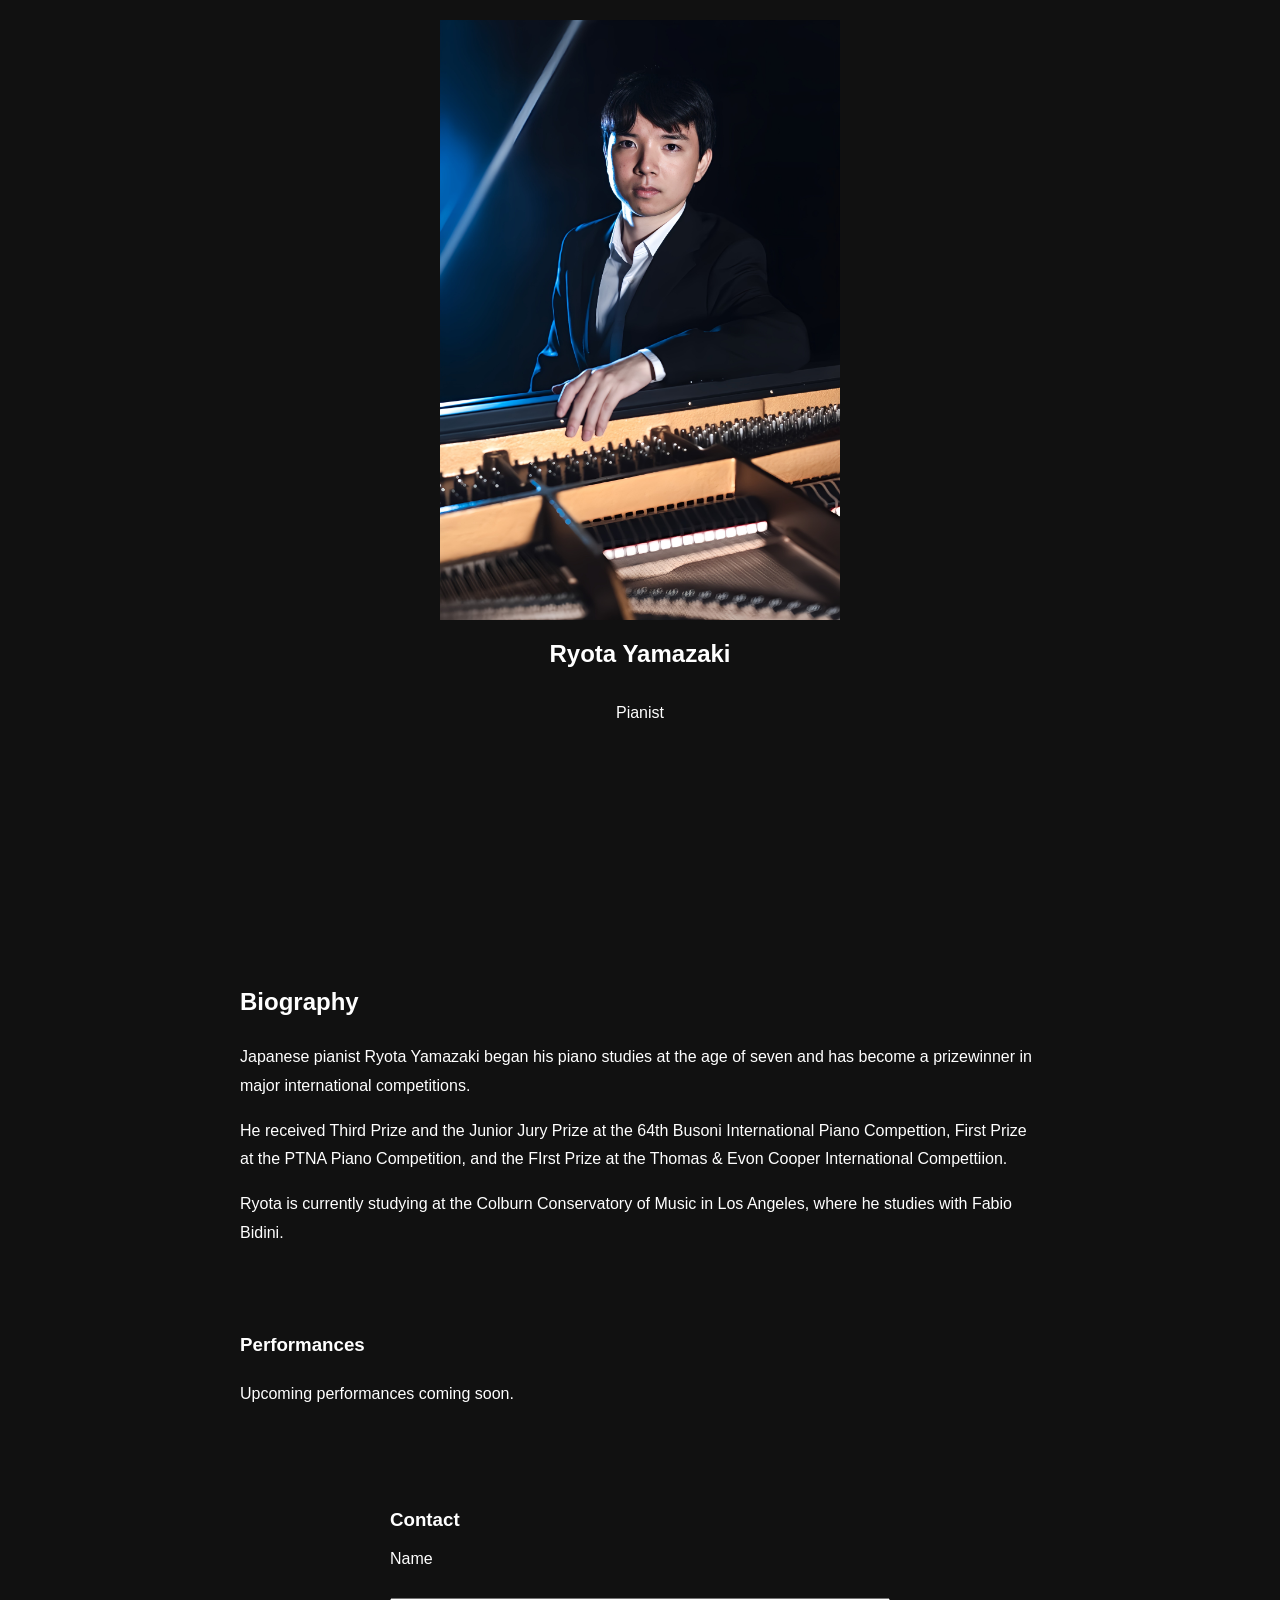
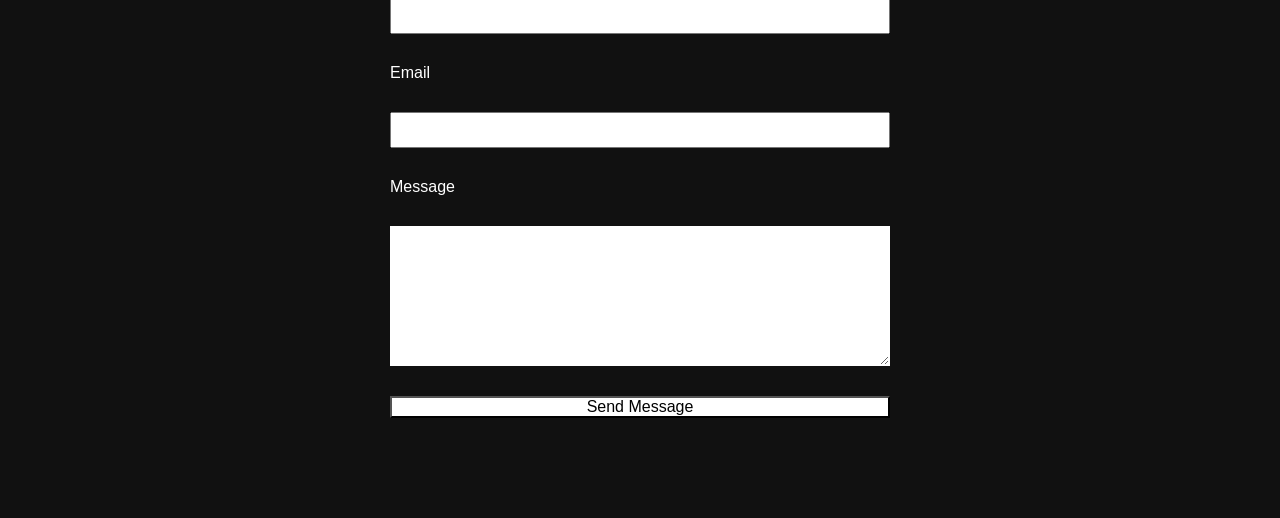
==== index.html @ d029aaa8 "Add portfolio site and piano page" ====
<!DOCTYPE html>
<html lang="en">
<head>
    <meta charset="UTF-8">
    <title>Ryota Yamazaki | Pianist</title>
    <link rel="stylesheet" href="/css/style.css?v=2">


</head>

<body>

    <section class="hero">
    <img src="/images/portrait.jpg"
         alt="RyotaYamazaki"
    <div class="hero-text">
       <h1>Ryota Yamazaki</h1>
       <p>Pianist</p>
   　  </div>
　  </section>


    <section class="biography">
    <h2>Biography</h2>
    <p>
       Japanese pianist Ryota Yamazaki began his piano studies at the age of seven and has become a prizewinner in major international competitions.
    </p>

    <p>
       He received Third Prize and the Junior Jury Prize at the 64th Busoni International Piano Compettion, First Prize at the PTNA Piano Competition, and the FIrst Prize at the Thomas & Evon Cooper International Compettiion. 

    </p>


    <p> 
      Ryota is currently studying at the Colburn Conservatory of Music in Los Angeles, where he studies with Fabio Bidini.
    </p>

   </section>


    <section class="performance">

    <h3>Performances</h3>


    <p>Upcoming performances coming soon.</p>

    </section>


    <section class="contact" style="max-width: 500px; margin: 100px auto; padding: 0 30px;">

     <h3>Contact</h3>
    
    <form style="display: flex; flex-direction: column; gap: 30px;">
    <label for="name">Name</label>
    <input type="text" id="name" name="name">
    
    <label for="email">Email</label>
    <input type="email" id ="email" name="email">

    <label for="message">Message</label>
    <textarea id="message" name="message" rows="6"></textarea>

    <button type="submit">Send Message</button>
    </form>

    </section>


<script>
const form = document.querySelector("form");

form.addEventListener("submit", async function(event) {
    event.preventDefault();
    alert("Java works!");

    const data = {
        name: document.getElementById("name").value,
        email: document.getElementById("email").value,
        message: document.getElementById("message").value
    };

    const response = await fetch("https://ztp6tb4rvhyjmbiscywctqwed40zqjjy.lambda-url.us-east-1.on.aws", {
        method: "POST",
        headers: {
            "Content-Type": "application/json"
        },
        body: JSON.stringify(data)
    });

    const result = await response.json();
    alert("Succeeded!!:" + result.message);
});
</script>


</body>
</html>
---- css/style.css ----
body {
    margin: 0;
    background-color: #111;
    color: white;
    font-family: Arial, sans-serif;
}

.hero {
    min-height: 100vh;;
    display: flex;
    flex-direction: column;
    align-items: center;
}

.hero img {
    width: 400px;
    height: auto;
    display: block;
}

.hero-text {
    position: static;
    text-align: center;
    margin-top: 20px;
}

.hero-text h1 {
    font-size: 80px;
    margin: 0;
}

.hero-text p {
    font-size: 30px;
}

.biography {
    max-width: 800px;
    margin: 80px auto;
    padding: 0 30px;
    line-height: 1.8;
}

.performance {
    max-width: 800px;
    margin: 80px auto;
    padding: 0 30px;
    line-height: 1.8;
}

.contact {
    max-width: 450x;
    margin: 100px auto;
    padding: 0 30px;
    
}

.contact form { 
    display: flex;
    flex-direction: column;
    gap: 30px
}


.contaact input,
.contact textarea {
    width: 100%;
    box-sizing: border-box;
    padding: 0 30px;
    font-size: 30px;
    
    background-color: white;
    color: black;
    border: 1px solid white;
}

.contact input {
    height: 30px;
}


.contact textarea {
    height: 140px;
    resize: vertical;
}


.contact button { 
    width: 50%
    height: 50px;
    padding: 0px;
    font-size: 16px;
    background-color: white;
    color: black;
    cursor: pointer;
}
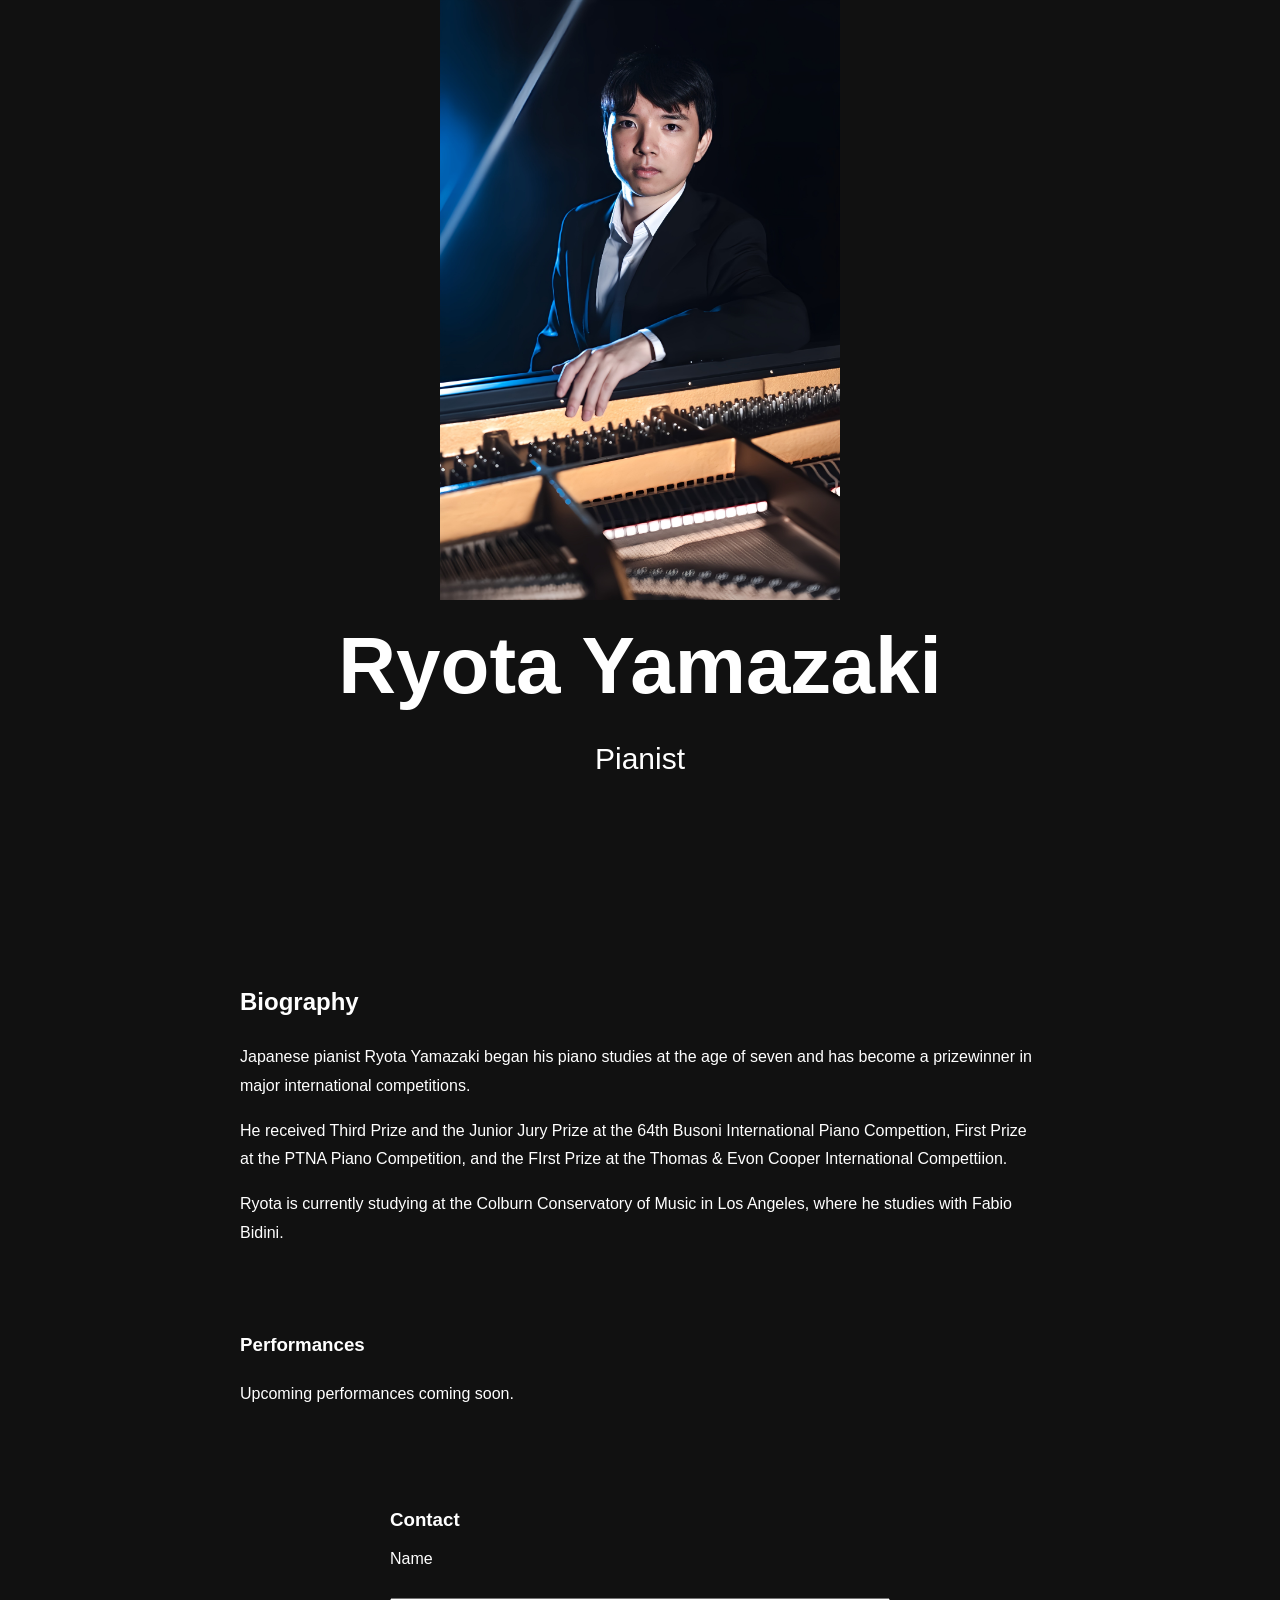
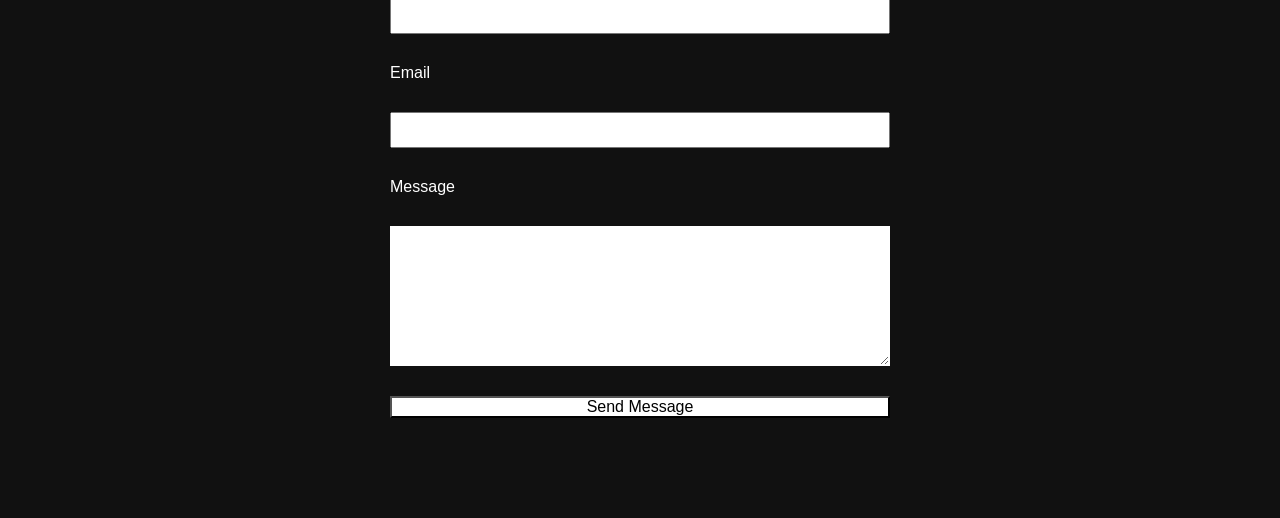
==== commit 5bc74253: "Update portfolio front page" ====
--- a/index.html
+++ b/index.html
@@ -12,7 +12,7 @@
 
     <section class="hero">
     <img src="/images/portrait.jpg"
-         alt="RyotaYamazaki"
+         alt="RyotaYamazaki">
     <div class="hero-text">
        <h1>Ryota Yamazaki</h1>
        <p>Pianist</p>
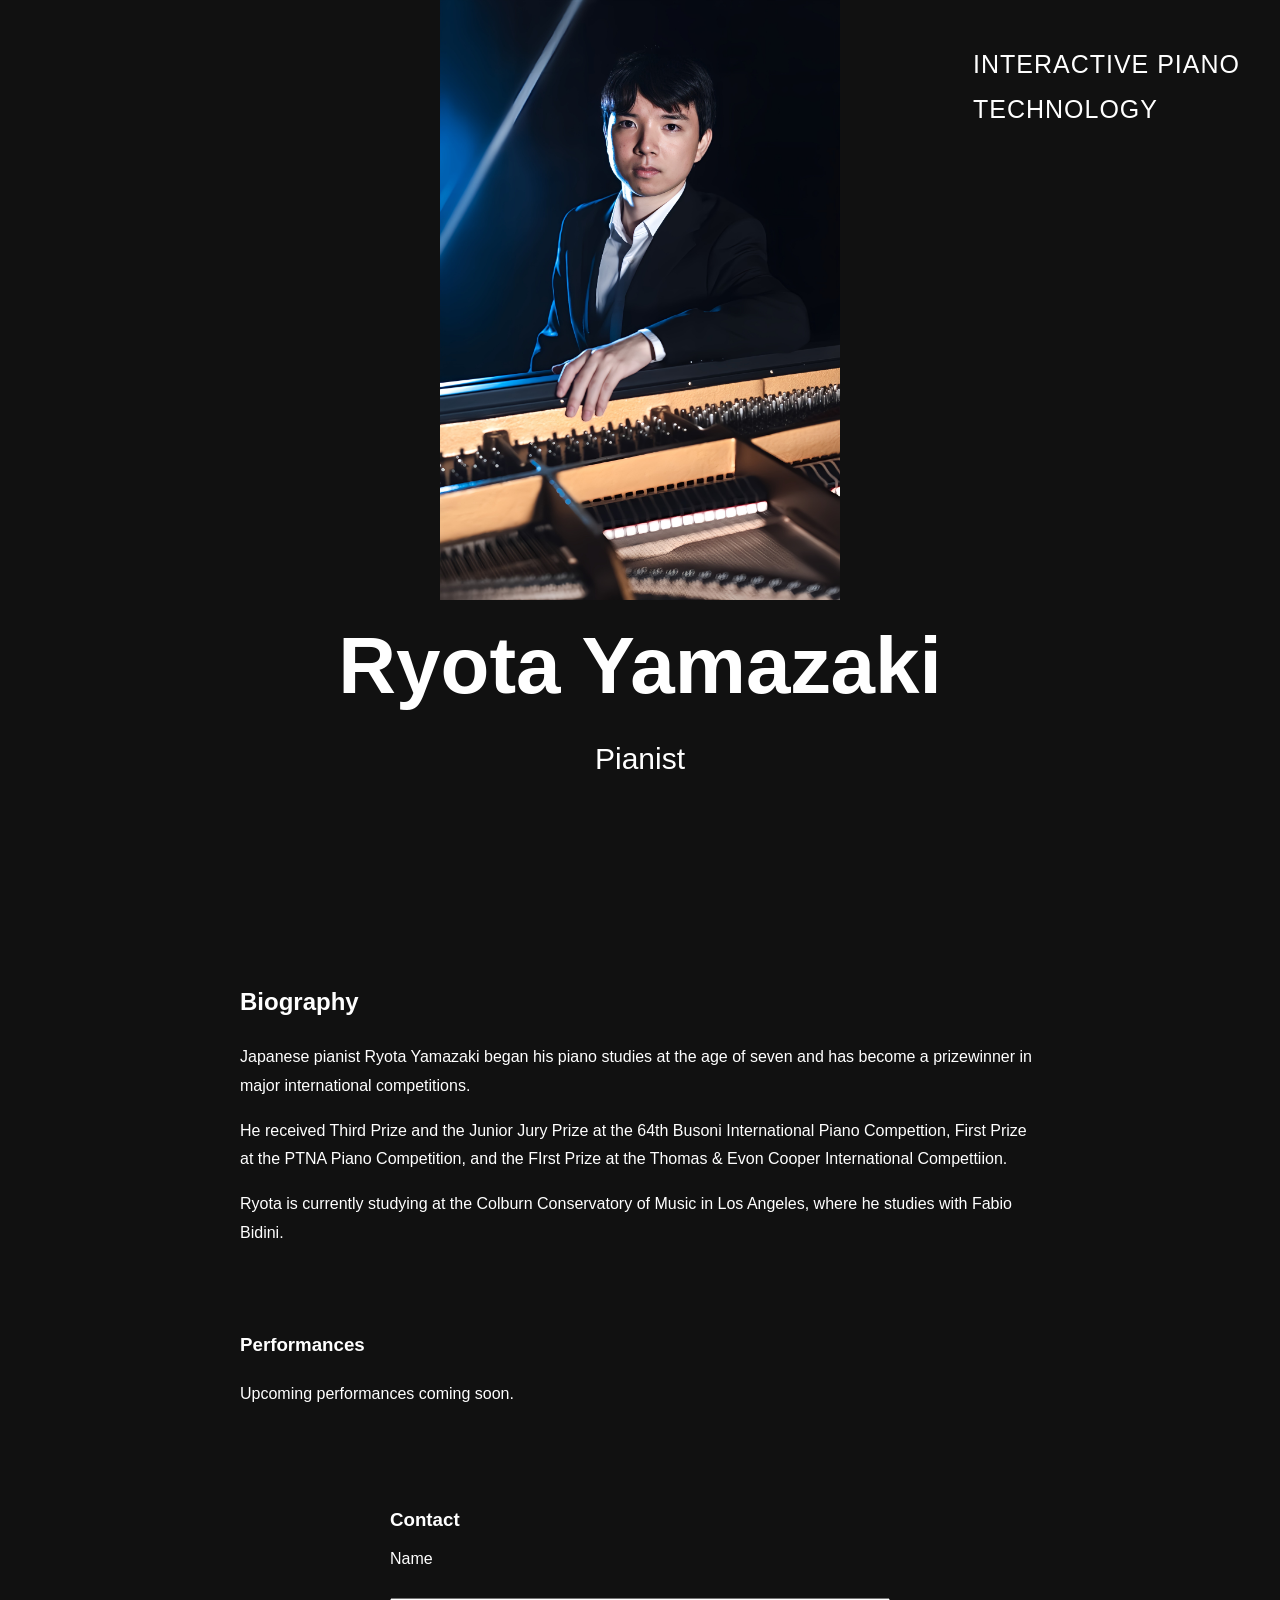
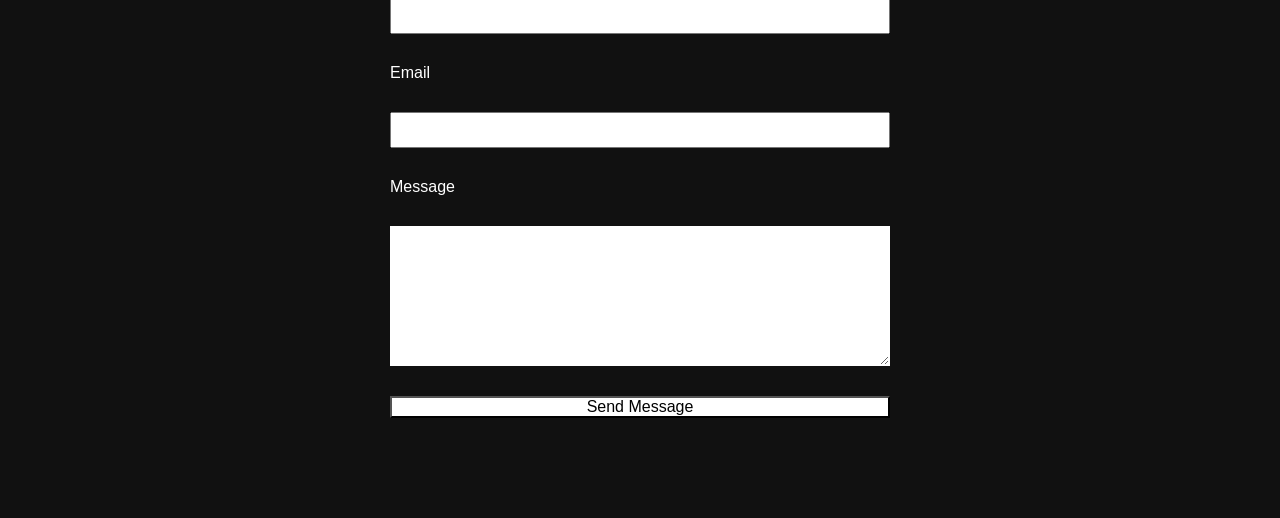
==== commit a66f9564: "September 5th Update" ====
--- a/index.html
+++ b/index.html
@@ -3,12 +3,18 @@
 <head>
     <meta charset="UTF-8">
     <title>Ryota Yamazaki | Pianist</title>
-    <link rel="stylesheet" href="/css/style.css?v=2">
+    <link rel="stylesheet" href="/css/style.css?v=3">
 
 
 </head>
 
 <body>
+
+   <nav class="top-nav">
+    <a href="/piano2.html">Interactive Piano</a>
+    <a href="/technology.html">Technology</a>
+   </nav>
+
 
     <section class="hero">
     <img src="/images/portrait.jpg"
--- a/css/style.css
+++ b/css/style.css
@@ -4,6 +4,32 @@
     color: white;
     font-family: Arial, sans-serif;
 }
+
+
+.top-nav {
+  position: absolute;
+  top: 50px;
+  right: 40px;
+  display: flex;
+  flex-direction: column;
+  gap: 10px;
+  z-index: 10;
+}
+
+.top-nav a {
+  color: white;
+  text-decoration: none;
+  font-size: 25px;
+  letter-spacing: 1px;
+  text-transform: uppercase;
+  padding-bottom: 5px;
+  border-bottom: 1px solid transparent;
+}
+
+.top-nav a:hover {
+  border-bottom: 1px solid white;
+}
+
 
 .hero {
     min-height: 100vh;;
@@ -95,9 +121,200 @@
 }
 
 
-
-
-
-
-
-
+technology-page {
+  max-width: 900px;
+  margin: 0 auto;
+  padding: 80px 30px;
+}
+
+.technology-page section {
+  background: #1b1b1b;
+  padding: 35px;
+  margin-bottom: 35px;
+  border: 1px solid #333;
+  border-radius: 14px;
+}
+
+.technology-page h1 {
+  font-size: 48px;
+  margin-bottom: 50px;
+}
+
+.technology-page h2 {
+  font-size: 30px;
+  margin-bottom: 25px;
+}
+
+.technology-page h3 {
+  font-size: 20px;
+  margin-top: 25px;
+}
+
+.technology-page p {
+  line-height: 1.8;
+}
+
+.aws-grid {
+  display: grid;
+  grid-template-columns: repeat(2, 1fr);
+  gap: 20px;
+  margin-top: 30px;
+}
+
+.tech-card {
+  background: #111;
+  border: 1px solid #333;
+  border-radius: 12px;
+  padding: 25px;
+}
+
+.tech-card h3 {
+  margin-top: 0;
+  font-size: 22px;
+}
+
+.tech-card p {
+  color: #ccc;
+  line-height: 1.7;
+}
+
+.code-button {
+  margin-top: 15px;
+  padding: 10px 18px;
+  background: transparent;
+  color: white;
+  border: 1px solid #666;
+  border-radius: 6px;
+  cursor: pointer;
+}
+
+.code-button:hover {
+  background: white;
+  color: #111;
+}
+
+.architecture-box {
+  margin-top: 25px;
+  padding: 25px;
+  background: #111;
+  border: 1px solid #333;
+  border-radius: 12px;
+}
+
+.architecture-box h3 {
+  margin-top: 0;
+}
+
+@media (max-width: 700px) {
+  .aws-grid {
+    grid-template-columns: 1fr;
+  }
+}
+
+
+.architecture-flow {
+  display: flex;
+  align-items: center;
+  justify-content: center;
+  gap: 12px;
+  flex-wrap: wrap;
+  margin-top: 20px;
+}
+
+.architecture-flow span {
+  padding: 12px 18px;
+  border: 1px solid #444;
+  border-radius: 8px;
+  background: #161616;
+}
+
+
+
+.command-button {
+  padding: 10px 18px;
+  background: transparent;
+  color: white;
+  border: 1px solid #666;
+  border-radius: 6px;
+  cursor: pointer;
+}
+
+.command-button:hover {
+  background: white;
+  color: #111;
+}
+
+.command-modal {
+  display: none;
+  position: fixed;
+  inset: 0;
+
+  background: rgba(0, 0, 0, 0.75);
+
+  align-items: center;
+  justify-content: center;
+
+  z-index: 1000;
+}
+
+.command-modal.show {
+  display: flex;
+}
+
+.command-modal-content {
+  width: 90%;
+  max-width: 700px;
+  max-height: 80vh;
+
+  background: #161616;
+  border: 1px solid #444;
+  border-radius: 12px;
+
+  padding: 30px;
+  position: relative;
+
+  display: flex;
+  flex-direction: column;
+}
+
+.command-modal-content h3 {
+  margin-top: 0;
+  flex-shrink: 0;
+}
+
+.command-modal-content pre {
+  margin: 15px 0 0 0;
+
+  background: #0d0d0d;
+  padding: 20px;
+  border-radius: 8px;
+
+  overflow: auto;
+  max-height: 60vh;
+
+  white-space: pre;
+  text-align: left;
+}
+
+.command-modal-content code {
+  display: block;
+  white-space: pre;
+}
+
+.close-command-modal {
+  position: absolute;
+  top: 10px;
+  right: 10px;
+
+  width: 40px;
+  height: 40px;
+
+  background: transparent;
+  border: none;
+
+  color: white;
+  font-size: 26px;
+
+  cursor: pointer;
+  z-index: 10;
+}
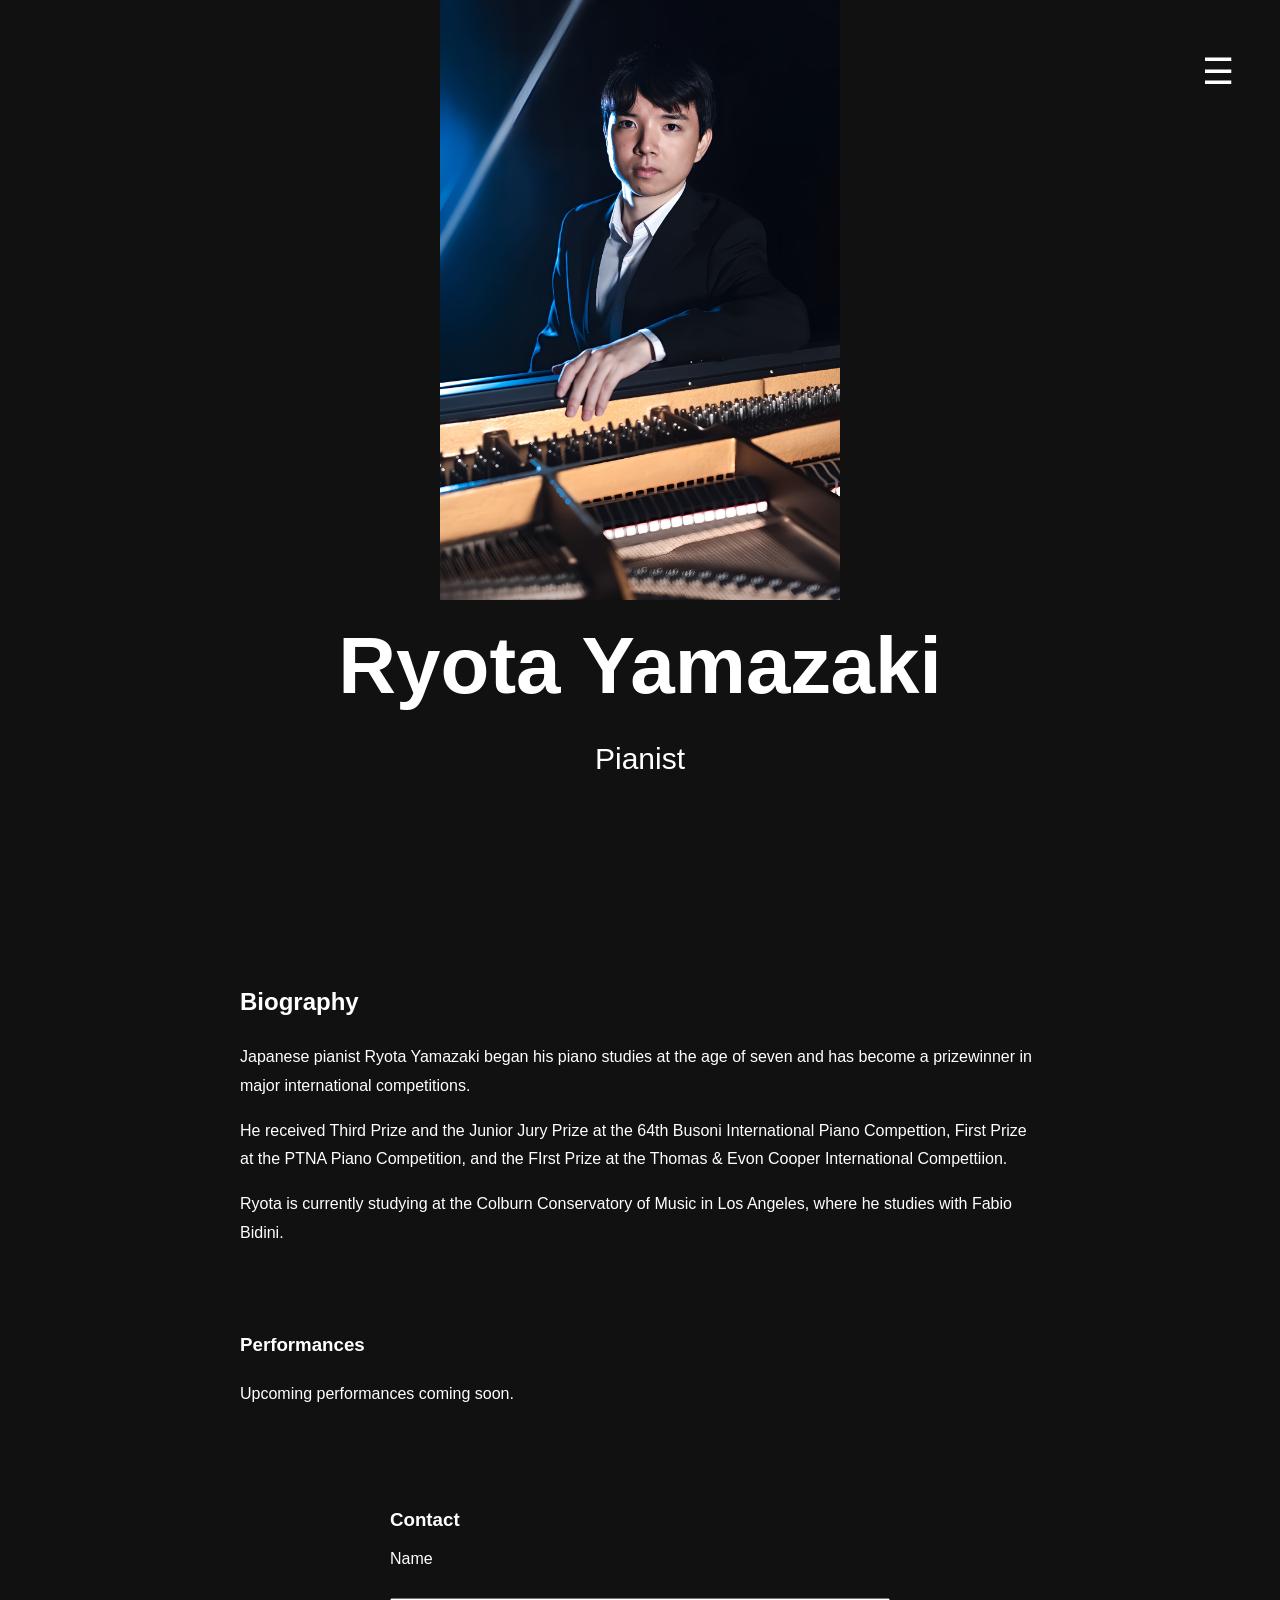
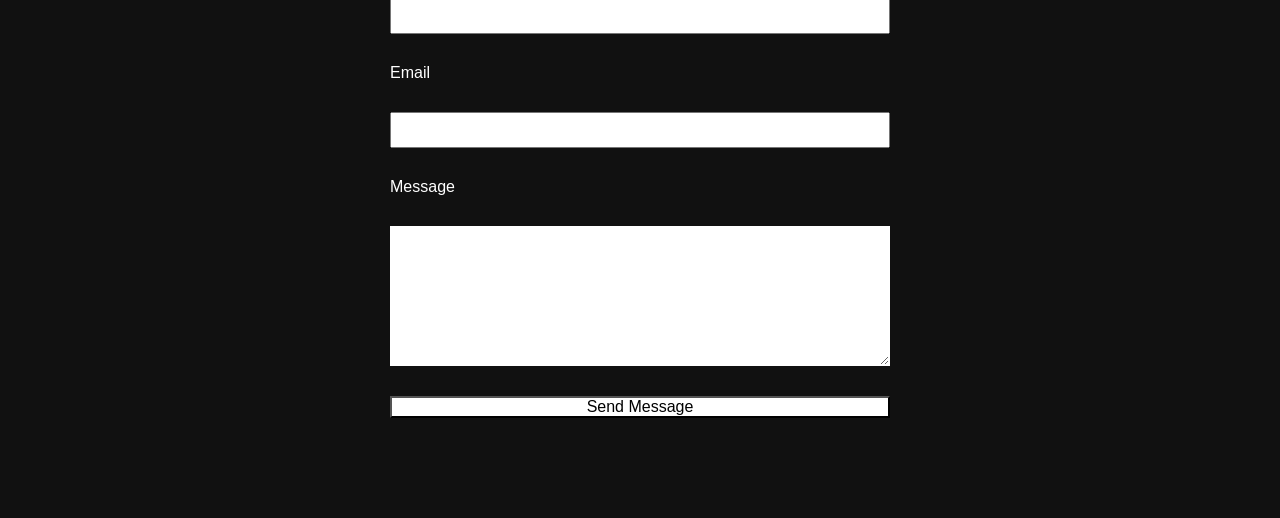
==== commit aa2a180c: "Update journey page and hamburger menu" ====
--- a/index.html
+++ b/index.html
@@ -10,10 +10,17 @@
 
 <body>
 
-   <nav class="top-nav">
-    <a href="/piano2.html">Interactive Piano</a>
-    <a href="/technology.html">Technology</a>
-   </nav>
+<div class="menu-container">
+  <button class="menu-toggle" id="menu-toggle" aria-label="Open menu">
+    ☰
+  </button>
+
+  <nav class="top-nav" id="top-nav">
+    <a href="/journey.html">JOURNEY</a>
+    <a href="/piano2.html">INTERACTIVE PIANO</a>
+    <a href="/technology.html">TECHNOLOGY</a>
+  </nav>
+</div>
 
 
     <section class="hero">
@@ -102,6 +109,18 @@
 </script>
 
 
+<script>
+  const menuToggle = document.getElementById("menu-toggle");
+  const topNav = document.getElementById("top-nav");
+
+  menuToggle.addEventListener("click", () => {
+    topNav.classList.toggle("show");
+  });
+</script>
+
+
+
+
 </body>
 </html>
 
--- a/css/style.css
+++ b/css/style.css
@@ -6,20 +6,37 @@
 }
 
 
-.top-nav {
+.menu-container {
   position: absolute;
   top: 50px;
   right: 40px;
-  display: flex;
+  z-index: 10;
+  text-align: right;
+}
+
+.menu-toggle {
+  background: none;
+  border: none;
+  color: white;
+  font-size: 36px;
+  cursor: pointer;
+}
+
+.top-nav {
+  display: none;
   flex-direction: column;
   gap: 10px;
-  z-index: 10;
+  margin-top: 10px;
+}
+
+.top-nav.show {
+  display: flex;
 }
 
 .top-nav a {
   color: white;
   text-decoration: none;
-  font-size: 25px;
+  font-size: 24px;
   letter-spacing: 1px;
   text-transform: uppercase;
   padding-bottom: 5px;
@@ -29,6 +46,8 @@
 .top-nav a:hover {
   border-bottom: 1px solid white;
 }
+
+
 
 
 .hero {
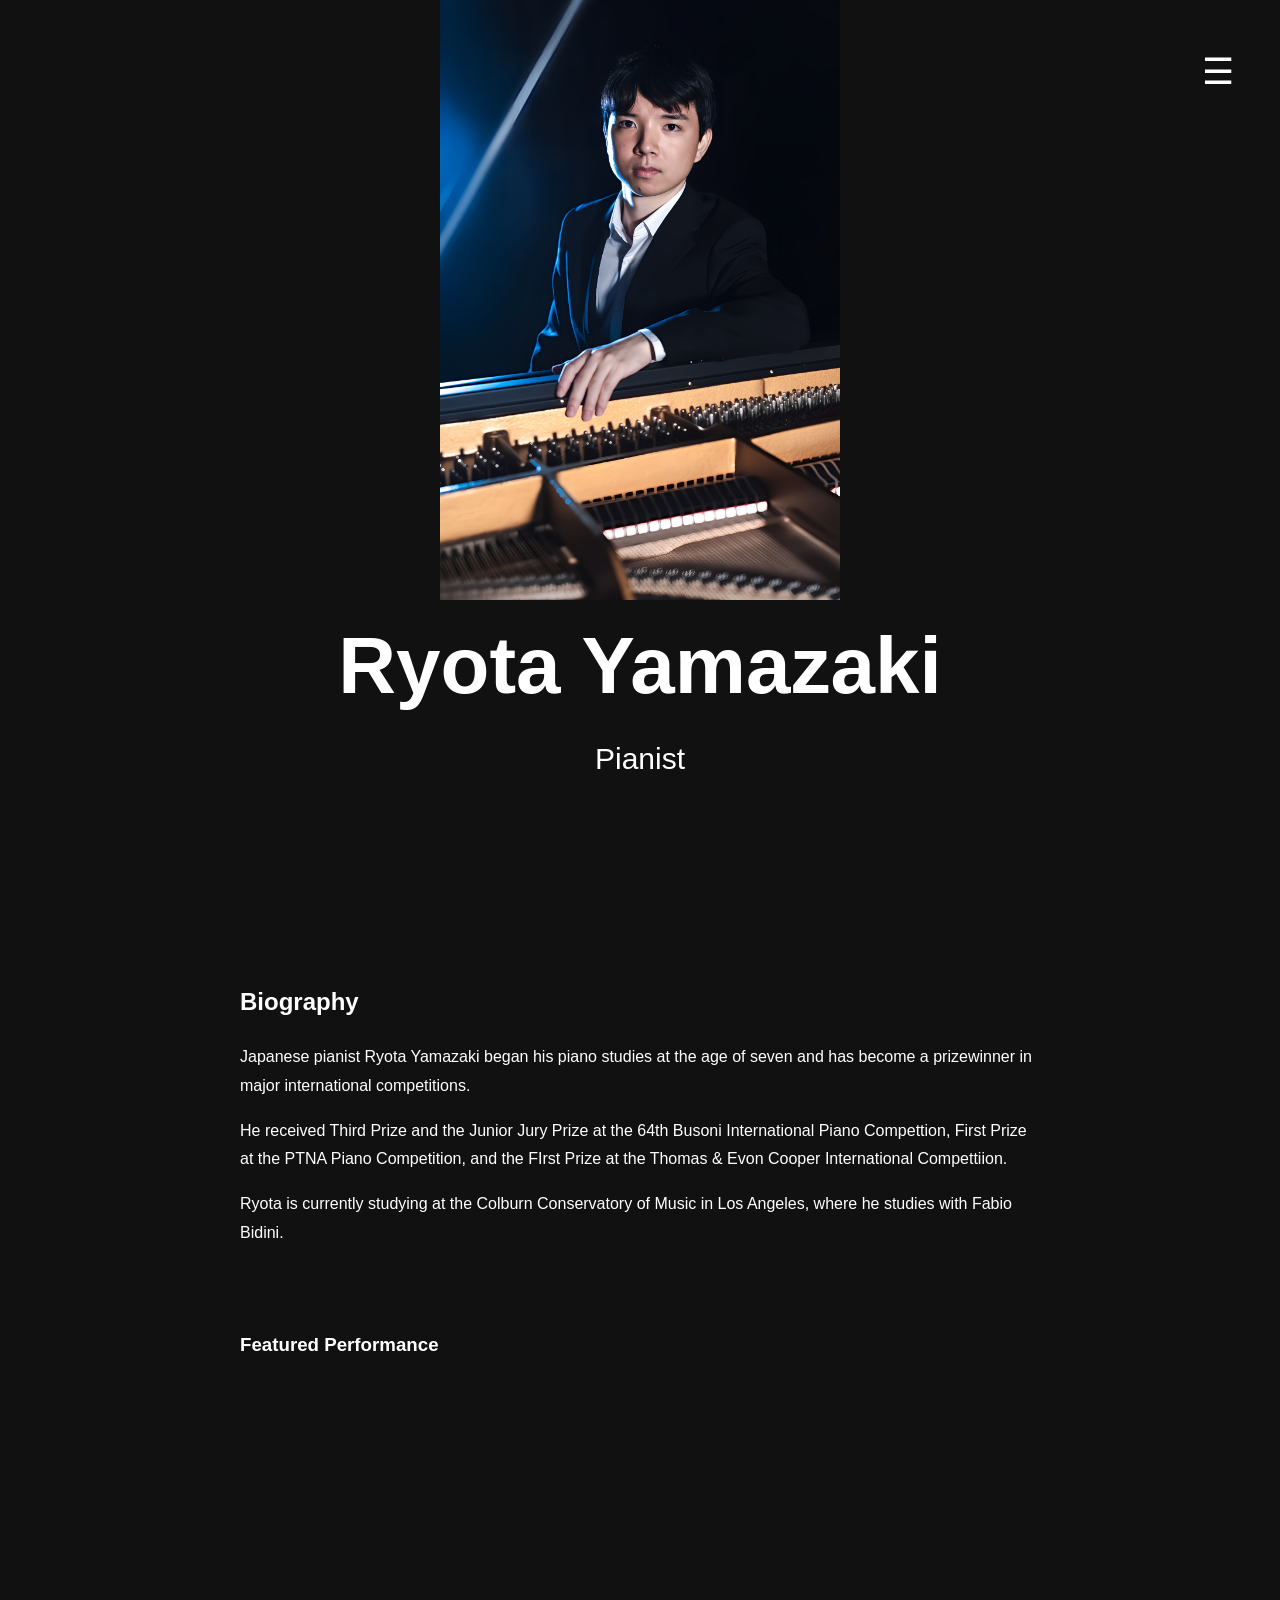
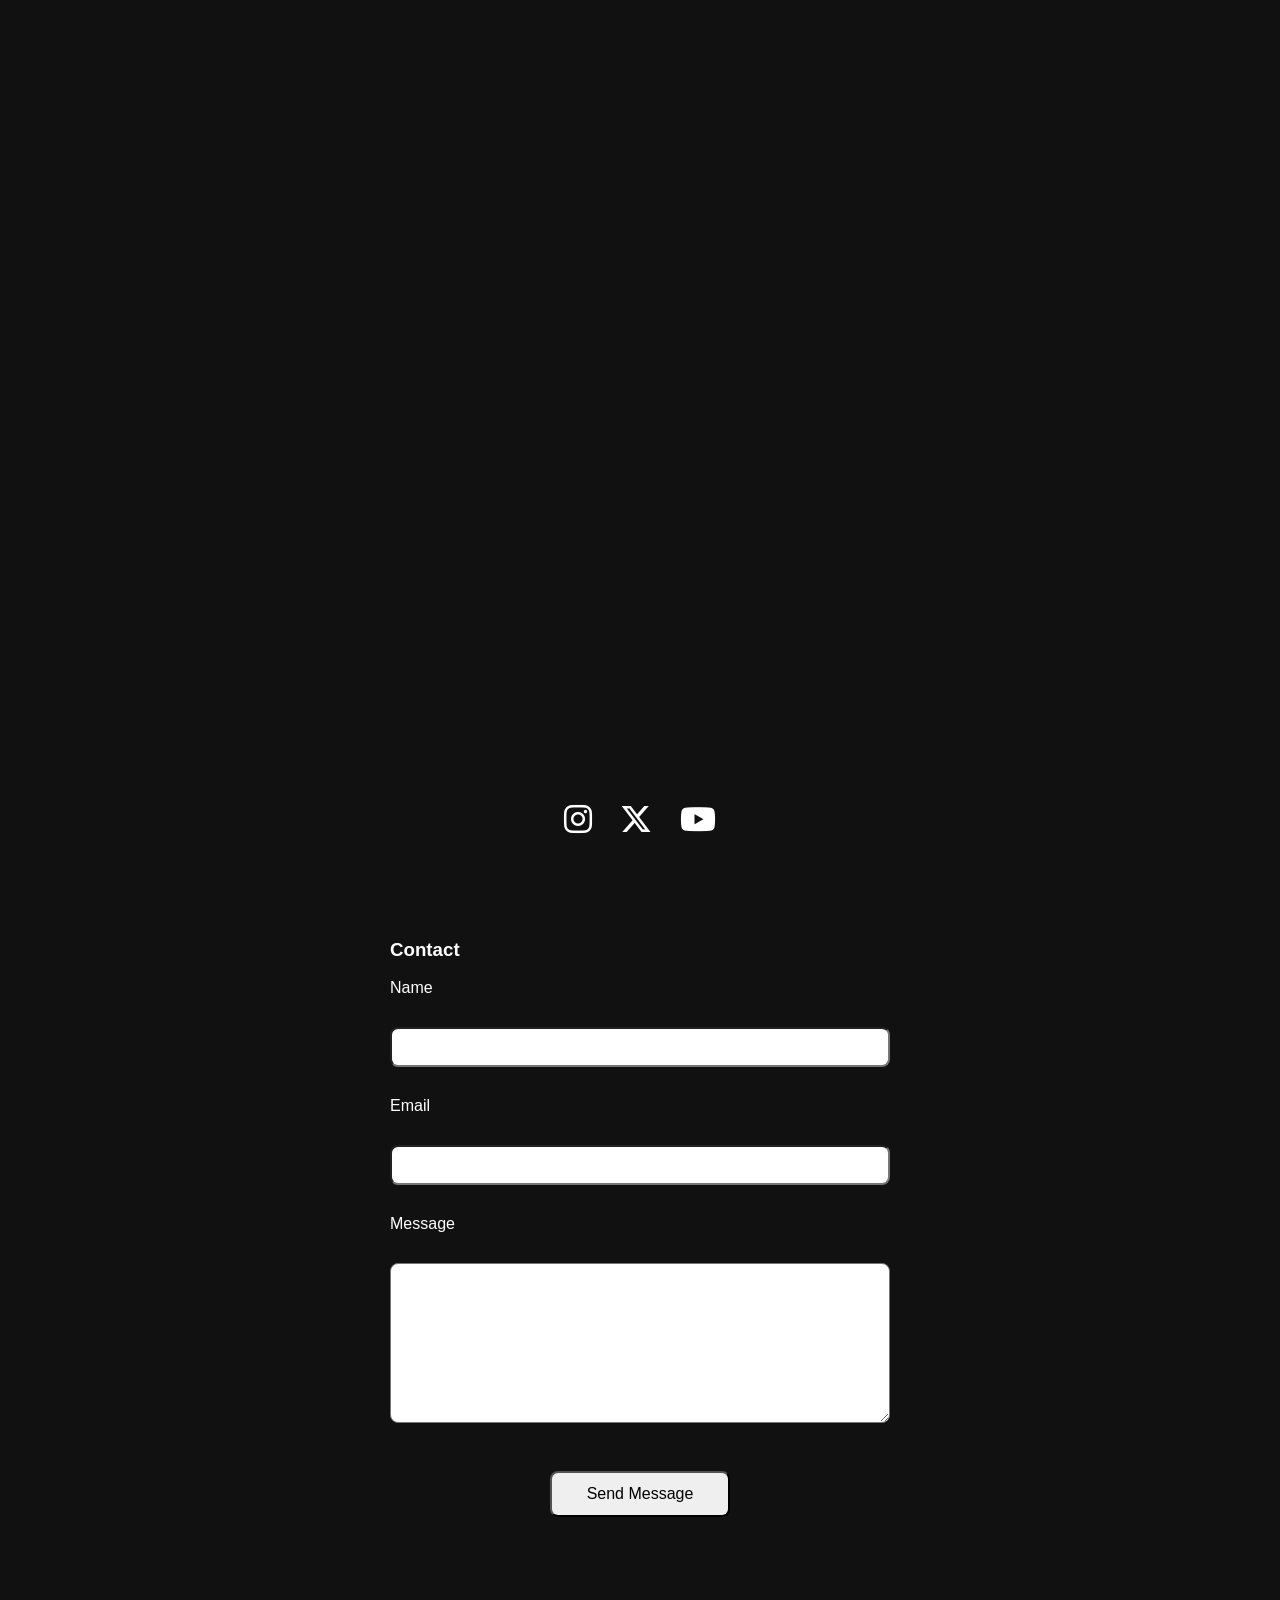
==== commit ab630802: "Add featured performance and social links" ====
--- a/index.html
+++ b/index.html
@@ -4,6 +4,9 @@
     <meta charset="UTF-8">
     <title>Ryota Yamazaki | Pianist</title>
     <link rel="stylesheet" href="/css/style.css?v=3">
+    <link rel="stylesheet"
+      href="https://cdnjs.cloudflare.com/ajax/libs/font-awesome/6.5.2/css/all.min.css">
+
 
 
 </head>
@@ -52,14 +55,61 @@
    </section>
 
 
-    <section class="performance">
 
-    <h3>Performances</h3>
+<section class="performance">
+    <h3>Featured Performance</h3>
+
+    <div class="youtube-container">
+        <iframe
+            src="https://www.youtube.com/embed/NMKRpbaQLuU"
+            title="Ryota Yamazaki - Featured Performance"
+            frameborder="0"
+            allow="accelerometer; autoplay; clipboard-write; encrypted-media; gyroscope; picture-in-picture; web-share"
+            allowfullscreen>
+        </iframe>
+    </div>
+ 
+   <div class="youtube-container">
+        <iframe
+            src="https://www.youtube.com/embed/rlU23MiKEqc"
+            title="Ryota Yamazaki - Featured Performance"
+            frameborder="0"
+            allow="accelerometer; autoplay; clipboard-write; encrypted-media; gyroscope; picture-in-picture; web-share"
+            allowfullscreen>
+        </iframe>
+   </div>
+</section>
 
 
-    <p>Upcoming performances coming soon.</p>
+<div class="social-section">
+    <div class="social-links">
+        <a href="https://www.instagram.com/ryotayamazakipiano/"
+           target="_blank"
+           rel="noopener noreferrer"
+           aria-label="Instagram">
+            <i class="fa-brands fa-instagram"></i>
+        </a>
 
-    </section>
+        <a href="https://x.com/water11171"
+           target="_blank"
+           rel="noopener noreferrer"
+           aria-label="X">
+            <i class="fa-brands fa-x-twitter"></i>
+        </a>
+
+        <a href="https://www.youtube.com/@ryotayamazaki11171"
+           target="_blank"
+           rel="noopener noreferrer"
+           aria-label="YouTube">
+            <i class="fa-brands fa-youtube"></i>
+        </a>
+    </div>
+</div>
+
+
+
+
+
 
 
     <section class="contact" style="max-width: 500px; margin: 100px auto; padding: 0 30px;">
@@ -87,7 +137,6 @@
 
 form.addEventListener("submit", async function(event) {
     event.preventDefault();
-    alert("Java works!");
 
     const data = {
         name: document.getElementById("name").value,
@@ -104,7 +153,13 @@
     });
 
     const result = await response.json();
-    alert("Succeeded!!:" + result.message);
+    if (response.ok) {
+        alert("Message Sent Successfully!");
+        form.reset();
+    } else {
+        alert("Failed to send message. Please try again.");
+}
+
 });
 </script>
 
--- a/css/style.css
+++ b/css/style.css
@@ -92,6 +92,50 @@
     line-height: 1.8;
 }
 
+
+
+.youtube-container {
+    width: 100%;
+    aspect-ratio: 16 / 9;
+    margin-top: 30px;
+}
+
+.youtube-container iframe {
+    width: 100%;
+    height: 100%;
+    border: 0;
+    display: block;
+}
+
+
+.social-section {
+    text-align: center;
+    margin: 55px 0 70px;
+}
+
+.social-section h3 {
+    margin-bottom: 25px;
+}
+
+.social-links {
+    display: flex;
+    justify-content: center;
+    gap: 28px;
+}
+
+.social-links a {
+    color: #ffffff;
+    font-size: 2rem;
+    text-decoration: none;
+    transition: transform 0.2s ease, opacity 0.2s ease;
+}
+
+.social-links a:hover {
+    transform: translateY(-3px);
+    opacity: 0.75;
+}
+
+
 .contact {
     max-width: 450x;
     margin: 100px auto;
@@ -106,36 +150,35 @@
 }
 
 
-.contaact input,
+.contact input,
 .contact textarea {
     width: 100%;
     box-sizing: border-box;
-    padding: 0 30px;
-    font-size: 30px;
-    
-    background-color: white;
-    color: black;
-    border: 1px solid white;
-}
+    padding: 14px 16px;
+    border-radius: 8px; 
+    front-family: inherit;
+    font-size: 1.0rem;   
+}
+
+
 
 .contact input {
-    height: 30px;
-}
-
+   height: 40px;
+}
 
 .contact textarea {
-    height: 140px;
+    height: 160px;
     resize: vertical;
 }
 
 
 .contact button { 
-    width: 50%
-    height: 50px;
-    padding: 0px;
-    font-size: 16px;
-    background-color: white;
-    color: black;
+    display: block;
+    width: 180px;    
+    padding: 12px 20px;
+    margin: 18px auto 0;
+    font-size: 1rem;
+    border-radius: 8px;
     cursor: pointer;
 }
 
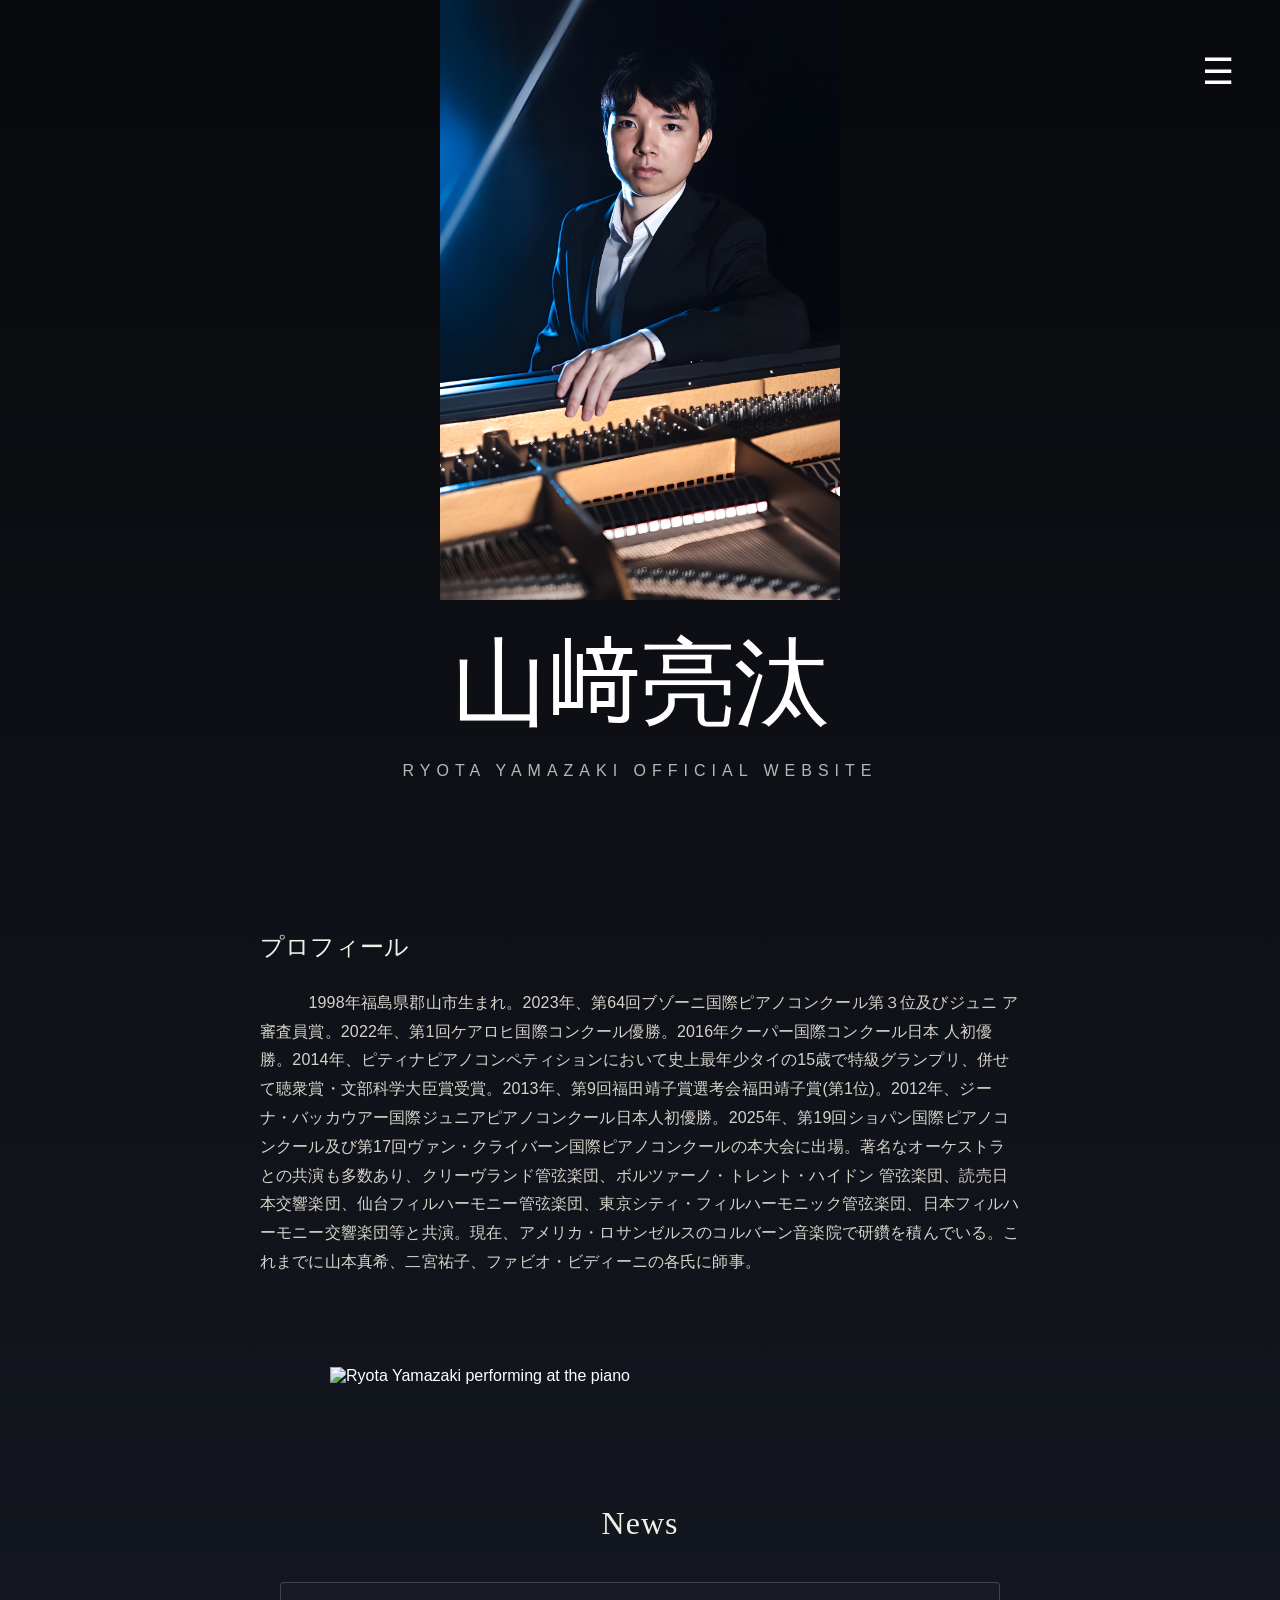
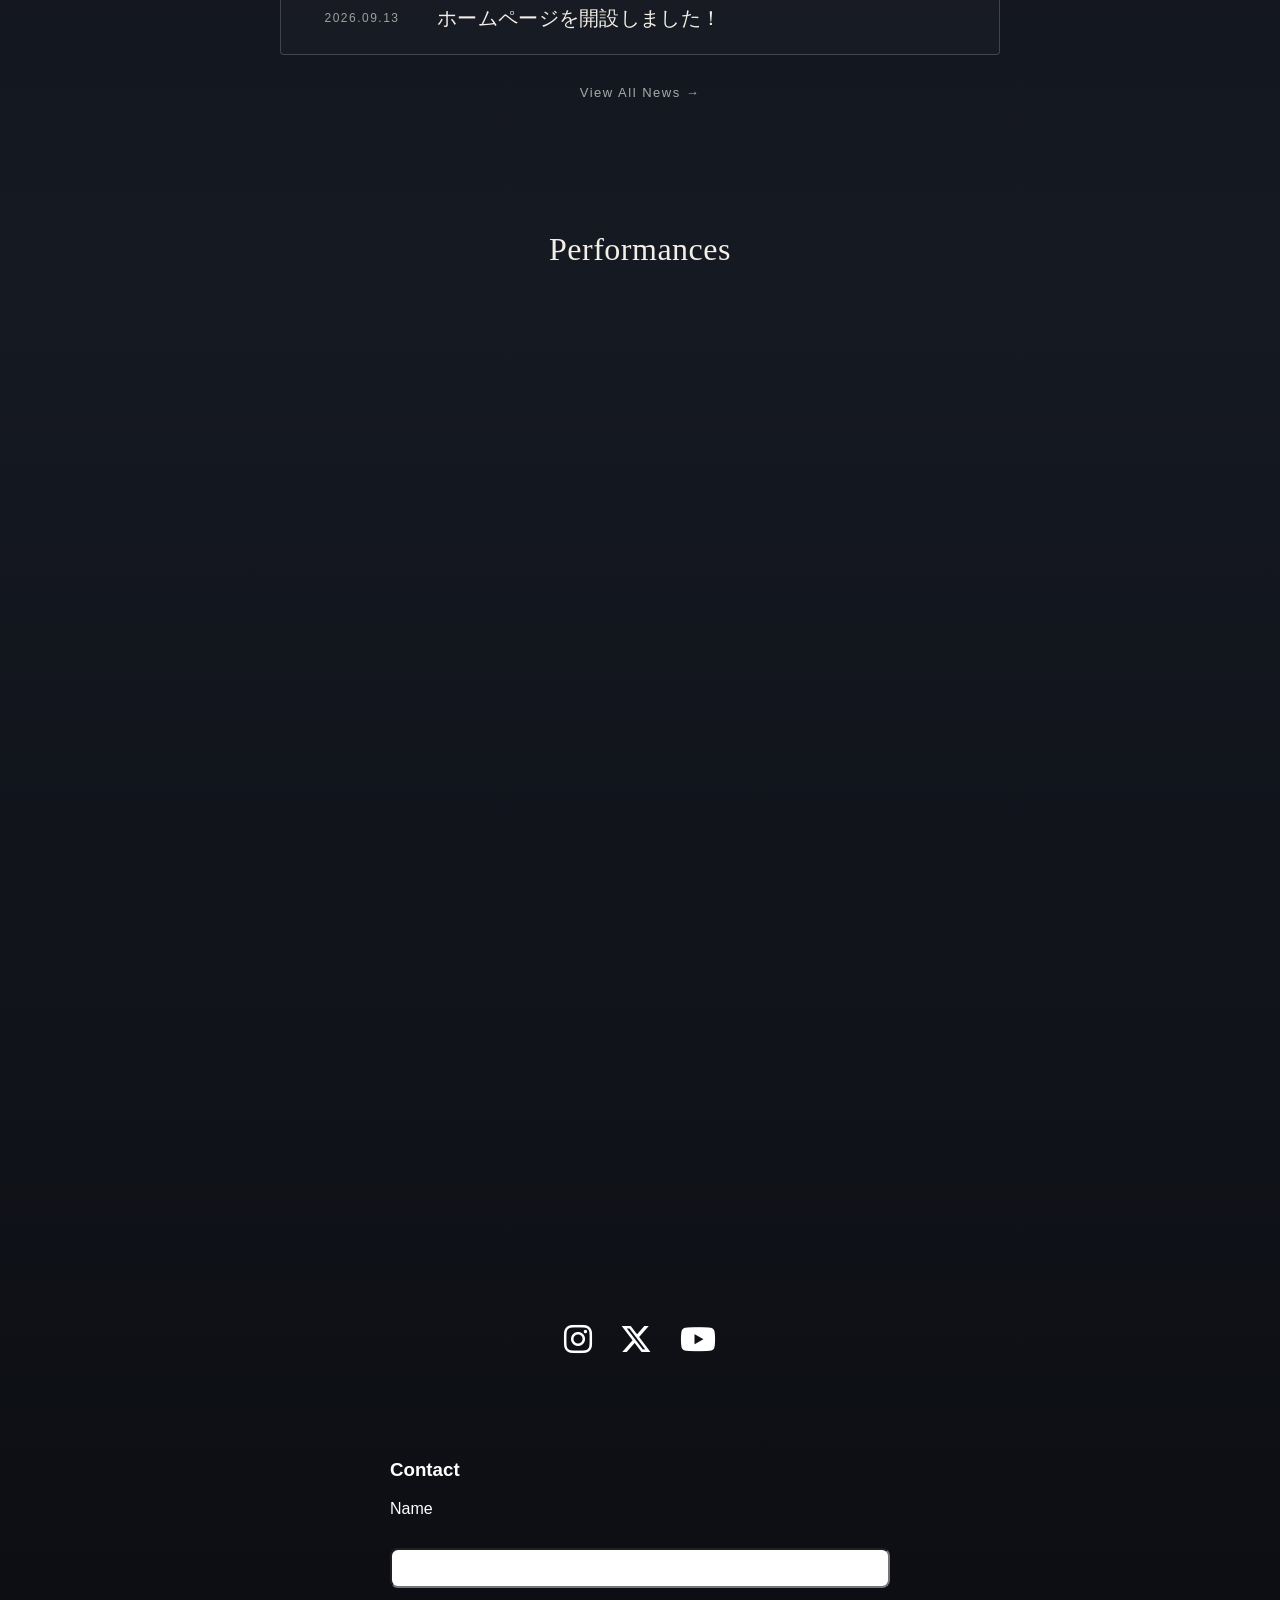
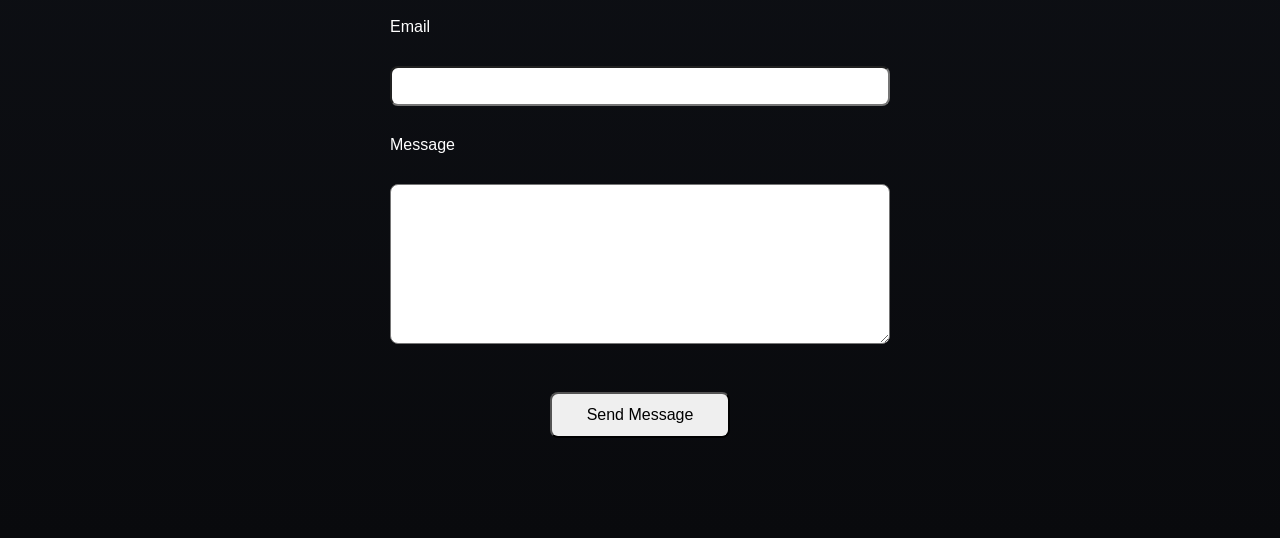
==== commit 025a75f9: "Update front page" ====
--- a/index.html
+++ b/index.html
@@ -2,6 +2,7 @@
 <html lang="en">
 <head>
     <meta charset="UTF-8">
+    <meta name="viewport" content="width=device-width, initial-scale=1.0">
     <title>Ryota Yamazaki | Pianist</title>
     <link rel="stylesheet" href="/css/style.css?v=3">
     <link rel="stylesheet"
@@ -30,34 +31,48 @@
     <img src="/images/portrait.jpg"
          alt="RyotaYamazaki">
     <div class="hero-text">
-       <h1>Ryota Yamazaki</h1>
-       <p>Pianist</p>
+       <h1>山﨑亮汰</h1>
+       <p>RYOTA YAMAZAKI OFFICIAL WEBSITE</p>
    　  </div>
 　  </section>
 
 
     <section class="biography">
-    <h2>Biography</h2>
+    <h2>プロフィール</h2>
     <p>
-       Japanese pianist Ryota Yamazaki began his piano studies at the age of seven and has become a prizewinner in major international competitions.
-    </p>
-
-    <p>
-       He received Third Prize and the Junior Jury Prize at the 64th Busoni International Piano Compettion, First Prize at the PTNA Piano Competition, and the FIrst Prize at the Thomas & Evon Cooper International Compettiion. 
-
+　　　1998年福島県郡山市生まれ。2023年、第64回ブゾーニ国際ピアノコンクール第３位及びジュニ
+ア審査員賞。2022年、第1回ケアロヒ国際コンクール優勝。2016年クーパー国際コンクール日本
+人初優勝。2014年、ピティナピアノコンペティションにおいて史上最年少タイの15歳で特級グランプリ、併せて聴衆賞・文部科学大臣賞受賞。2013年、第9回福田靖子賞選考会福田靖子賞(第1位)。2012年、ジーナ・バッカウアー国際ジュニアピアノコンクール日本人初優勝。2025年、第19回ショパン国際ピアノコンクール及び第17回ヴァン・クライバーン国際ピアノコンクールの本大会に出場。著名なオーケストラとの共演も多数あり、クリーヴランド管弦楽団、ボルツァーノ・トレント・ハイドン 管弦楽団、読売日本交響楽団、仙台フィルハーモニー管弦楽団、東京シティ・フィルハーモニック管弦楽団、日本フィルハーモニー交響楽団等と共演。現在、アメリカ・ロサンゼルスのコルバーン音楽院で研鑽を積んでいる。これまでに山本真希、二宮祐子、ファビオ・ビディーニの各氏に師事。
     </p>
 
 
-    <p> 
-      Ryota is currently studying at the Colburn Conservatory of Music in Los Angeles, where he studies with Fabio Bidini.
-    </p>
+   </section>
 
-   </section>
+<section class="photo-section">
+  <img
+    src="https://d1cycl5gn4q5hu.cloudfront.net/busoni-solo.JPG"
+    alt="Ryota Yamazaki performing at the piano"
+  >
+</section>
 
 
 
+<section class="news">
+  <h2>News</h2>
+
+  <div class="news-list">
+    <a href="/news/news-1.html" class="news-item">
+      <span class="news-date">2026.09.13</span>
+      <span class="news-title">ホームページを開設しました！</span>
+    </a>
+  </div>
+
+  <a href="/news.html" class="news-more">View All News →</a>
+</section>
+
+
 <section class="performance">
-    <h3>Featured Performance</h3>
+    <h3>Performances</h3>
 
     <div class="youtube-container">
         <iframe
@@ -79,6 +94,7 @@
         </iframe>
    </div>
 </section>
+
 
 
 <div class="social-section">
--- a/css/style.css
+++ b/css/style.css
@@ -1,8 +1,14 @@
 body {
-    margin: 0;
-    background-color: #111;
-    color: white;
-    font-family: Arial, sans-serif;
+  margin: 0;
+  background:
+    linear-gradient(
+      180deg,
+      #08090c 0%,
+      #151922 50%,
+      #090a0d 100%
+    );
+  color: white;
+  font-family: Arial, sans-serif;
 }
 
 
@@ -70,20 +76,179 @@
 }
 
 .hero-text h1 {
-    font-size: 80px;
-    margin: 0;
+  font-family: Georgia, "Times New Roman", serif;
+  font-size: clamp(56px, 8vw, 96px);
+  font-weight: 400;
+  letter-spacing: -2px;
+  margin: 0;
+
+  opacity: 0;
+  transform: translateY(25px);
+  animation: titleFadeUp 1.2s ease forwards;
 }
 
 .hero-text p {
-    font-size: 30px;
-}
+  font-size: 16px;
+  letter-spacing: 6px;
+  text-transform: uppercase;
+  margin-top: 12px;
+  opacity: 0;
+
+  animation: subtitleFade 1.2s ease 0.5s forwards;
+}
+
 
 .biography {
-    max-width: 800px;
-    margin: 80px auto;
-    padding: 0 30px;
-    line-height: 1.8;
-}
+  max-width: 760px;
+  margin: 120px auto;
+  padding: 0 30px;
+  line-height: 1.95;
+}
+
+.biography h2 {
+  font-family: Georgia, "Times New Roman", serif;
+  font-size: 32px;
+  font-weight: 400;
+  letter-spacing: 0.08px;
+  margin-bottom: 28px;
+  color: #f3efe7;
+}
+
+.biography p {
+  font-size: 15px;
+  line-height: 2.1;
+  letter-spacing: 0.04em;
+  color: #d7d3ca;
+}
+
+
+
+.biography {
+  opacity: 0;
+  transform: translateY(18px);
+  animation: bioFadeUp 1s ease forwards;
+  animation-delay: 0.25s;
+}
+
+@keyframes bioFadeUp {
+  to {
+    opacity: 1;
+    transform: translateY(0);
+  }
+}
+
+
+
+
+.photo-section {
+  max-width: 620px;
+  margin: 90px auto;
+  padding: 0 30px;
+}
+
+.photo-section img {
+  width: 100%;
+  display: block;
+  height: auto;
+  object-fit: cover;
+}
+
+
+
+.news {
+  max-width: 720px;
+  margin: 120px auto;
+  padding: 0 30px;
+  text-align: center;
+}
+
+.news h2 {
+  font-family: Georgia, "Times New Roman", serif;
+  font-size: 32px;
+  font-weight: 400;
+  letter-spacing: 1px;
+  margin-bottom: 40px;
+  color: #f3efe7;
+}
+
+.news-list {
+  display: flex;
+  flex-direction: column;
+  gap: 18px;
+}
+
+.news-item {
+  display: flex;
+  align-items: center;
+  gap: 20px;
+
+  padding: 22px 26px;
+
+  border: 1px solid rgba(255, 255, 255, 0.18);
+  border-radius: 4px;
+
+  color: #f3efe7;
+  text-decoration: none;
+
+  background: rgba(255, 255, 255, 0.02);
+
+  transition:
+    transform 0.3s ease,
+    border-color 0.3s ease,
+    background 0.3s ease;
+}
+
+.news-item:visited {
+  color: #f3efe7;
+}
+
+.news-item:hover {
+  transform: translateY(-3px);
+  border-color: rgba(255, 255, 255, 0.45);
+  background: rgba(255, 255, 255, 0.05);
+}
+
+.news-date {
+  min-width: 110px;
+
+  font-family: Arial, sans-serif;
+  font-size: 12px;
+  letter-spacing: 1.5px;
+
+  color: #9f9f9f;
+}
+
+.news-title {
+  font-family: Georgia, "Times New Roman", serif;
+  font-size: 20px;
+  letter-spacing: 0.3px;
+  text-align: left;
+
+  color: #f3efe7;
+}
+
+.news-more {
+  display: inline-block;
+  margin-top: 30px;
+
+  color: #aaa;
+  text-decoration: none;
+
+  font-size: 13px;
+  letter-spacing: 1.5px;
+
+  transition: color 0.3s ease;
+}
+
+.news-more:visited {
+  color: #aaa;
+}
+
+.news-more:hover {
+  color: white;
+}
+
+
 
 .performance {
     max-width: 800px;
@@ -94,6 +259,18 @@
 
 
 
+.performance h3 {
+  font-family: Georgia, "Times New Roman", serif;
+  font-size: 32px;
+  font-weight: 400;
+  letter-spacing: 0.5px;
+  margin-bottom: 34px;
+  color: #f3efe7;
+  text-align: center;
+}
+
+
+
 .youtube-container {
     width: 100%;
     aspect-ratio: 16 / 9;
@@ -142,6 +319,18 @@
     padding: 0 30px;
     
 }
+
+
+.contact h2 {
+  font-family: Georgia, "Times New Roman", serif;
+  font-size: 42px;
+  font-weight: 400;
+  letter-spacing: 0.5px;
+  margin-bottom: 34px;
+  color: #f3efe7;
+  text-align: center;
+}
+
 
 .contact form { 
     display: flex;
@@ -183,200 +372,121 @@
 }
 
 
-technology-page {
-  max-width: 900px;
-  margin: 0 auto;
-  padding: 80px 30px;
-}
-
-.technology-page section {
-  background: #1b1b1b;
-  padding: 35px;
-  margin-bottom: 35px;
-  border: 1px solid #333;
-  border-radius: 14px;
-}
-
-.technology-page h1 {
-  font-size: 48px;
-  margin-bottom: 50px;
-}
-
-.technology-page h2 {
-  font-size: 30px;
-  margin-bottom: 25px;
-}
-
-.technology-page h3 {
-  font-size: 20px;
-  margin-top: 25px;
-}
-
-.technology-page p {
-  line-height: 1.8;
-}
-
-.aws-grid {
-  display: grid;
-  grid-template-columns: repeat(2, 1fr);
-  gap: 20px;
-  margin-top: 30px;
-}
-
-.tech-card {
-  background: #111;
-  border: 1px solid #333;
-  border-radius: 12px;
-  padding: 25px;
-}
-
-.tech-card h3 {
-  margin-top: 0;
-  font-size: 22px;
-}
-
-.tech-card p {
-  color: #ccc;
-  line-height: 1.7;
-}
-
-.code-button {
-  margin-top: 15px;
-  padding: 10px 18px;
-  background: transparent;
-  color: white;
-  border: 1px solid #666;
-  border-radius: 6px;
-  cursor: pointer;
-}
-
-.code-button:hover {
-  background: white;
-  color: #111;
-}
-
-.architecture-box {
-  margin-top: 25px;
-  padding: 25px;
-  background: #111;
-  border: 1px solid #333;
-  border-radius: 12px;
-}
-
-.architecture-box h3 {
-  margin-top: 0;
-}
-
-@media (max-width: 700px) {
-  .aws-grid {
-    grid-template-columns: 1fr;
-  }
-}
-
-
-.architecture-flow {
-  display: flex;
-  align-items: center;
-  justify-content: center;
-  gap: 12px;
-  flex-wrap: wrap;
-  margin-top: 20px;
-}
-
-.architecture-flow span {
-  padding: 12px 18px;
-  border: 1px solid #444;
-  border-radius: 8px;
-  background: #161616;
-}
-
-
-
-.command-button {
-  padding: 10px 18px;
-  background: transparent;
-  color: white;
-  border: 1px solid #666;
-  border-radius: 6px;
-  cursor: pointer;
-}
-
-.command-button:hover {
-  background: white;
-  color: #111;
-}
-
-.command-modal {
-  display: none;
-  position: fixed;
-  inset: 0;
-
-  background: rgba(0, 0, 0, 0.75);
-
-  align-items: center;
-  justify-content: center;
-
-  z-index: 1000;
-}
-
-.command-modal.show {
-  display: flex;
-}
-
-.command-modal-content {
-  width: 90%;
-  max-width: 700px;
-  max-height: 80vh;
-
-  background: #161616;
-  border: 1px solid #444;
-  border-radius: 12px;
-
-  padding: 30px;
-  position: relative;
-
-  display: flex;
-  flex-direction: column;
-}
-
-.command-modal-content h3 {
-  margin-top: 0;
-  flex-shrink: 0;
-}
-
-.command-modal-content pre {
-  margin: 15px 0 0 0;
-
-  background: #0d0d0d;
-  padding: 20px;
-  border-radius: 8px;
-
-  overflow: auto;
-  max-height: 60vh;
-
-  white-space: pre;
-  text-align: left;
-}
-
-.command-modal-content code {
-  display: block;
-  white-space: pre;
-}
-
-.close-command-modal {
-  position: absolute;
-  top: 10px;
-  right: 10px;
-
-  width: 40px;
-  height: 40px;
-
-  background: transparent;
-  border: none;
-
-  color: white;
-  font-size: 26px;
-
-  cursor: pointer;
-  z-index: 10;
-}
+
+@keyframes titleFadeUp {
+  from {
+    opacity: 0;
+    transform: translateY(25px);
+  }
+
+  to {
+    opacity: 1;
+    transform: translateY(0);
+  }
+}
+
+@keyframes subtitleFade {
+  from {
+    opacity: 0;
+  }
+
+  to {
+    opacity: 0.7;
+  }
+}
+
+
+
+
+@media (max-width: 768px) {
+
+  .hero {
+    min-height: auto;
+    padding: 20px 20px 35px;
+  }
+
+  .hero img {
+    width: min(280px, 78vw);
+  }
+
+  .hero-text {
+    margin-top: 12px;
+  }
+
+  .hero-text h1 {
+    font-size: clamp(40px, 12vw, 54px);
+    line-height: 1.1;
+  }
+
+  .hero-text p {
+    font-size: 9px;
+    letter-spacing: 2.5px;
+    margin-top: 8px;
+  }
+
+  .menu-container {
+    position: absolute;
+    top: 24px;
+    right: 20px;
+    z-index: 100;
+  }
+
+  .menu-toggle {
+    position: relative;
+    z-index: 102;
+    font-size: 28px;
+  }
+
+  .top-nav {
+    position: absolute;
+    top: 48px;
+    right: 0;
+
+    width: 220px;
+    padding: 22px;
+
+    background: rgba(8, 10, 14, 0.94);
+    backdrop-filter: blur(10px);
+
+    border: 1px solid rgba(255, 255, 255, 0.12);
+
+    flex-direction: column;
+    gap: 18px;
+
+    text-align: right;
+
+    z-index: 101;
+  }
+
+  .top-nav a {
+    font-size: 14px;
+    letter-spacing: 0.12em;
+    line-height: 1.4;
+  }
+}
+
+
+
+  .biography {
+    margin: 24px auto 50px;
+    padding: 0 20px;
+  }
+
+  .biography h2 {
+    font-size: 24px;
+    margin-bottom: 18px;
+  }
+
+  .biography p {
+    font-size: 16px;
+    line-height: 1.8;
+    letter-spacing: 0.01em;
+  }
+}
+
+
+
+
+
+
+
